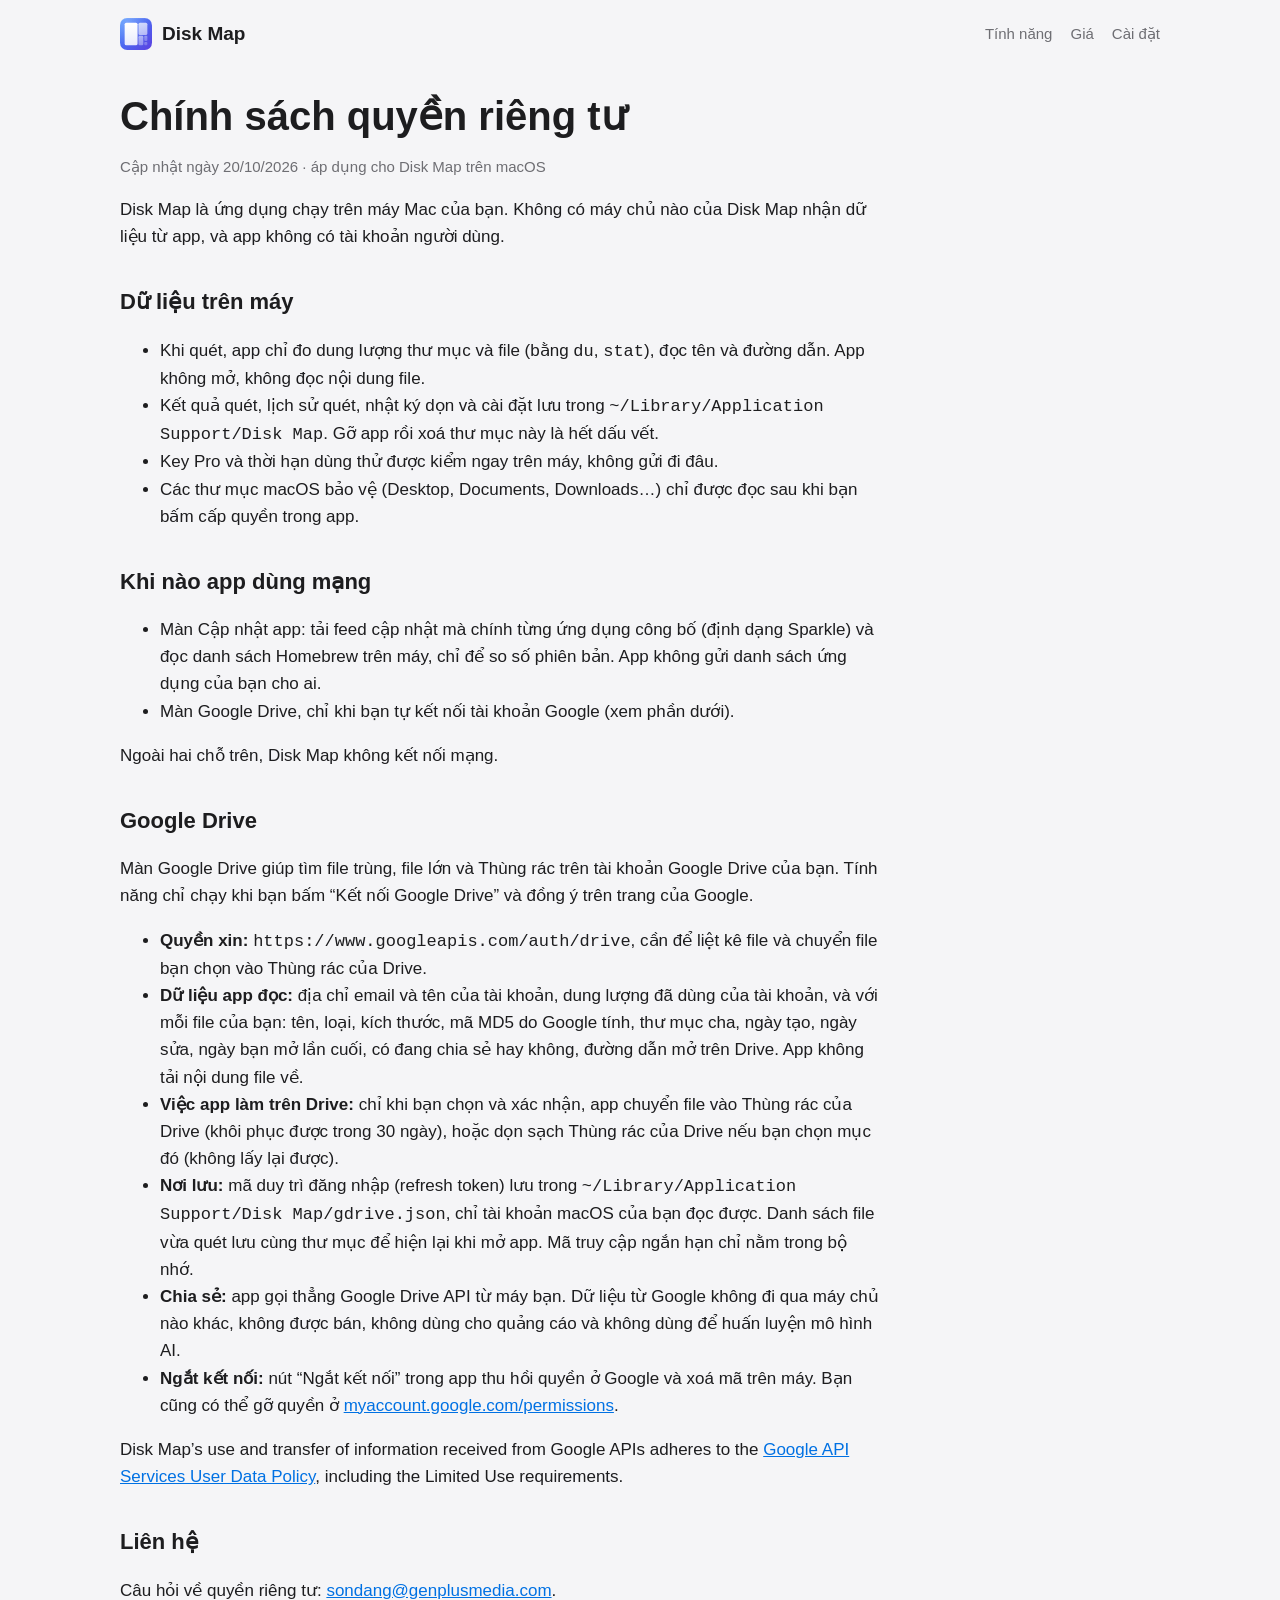
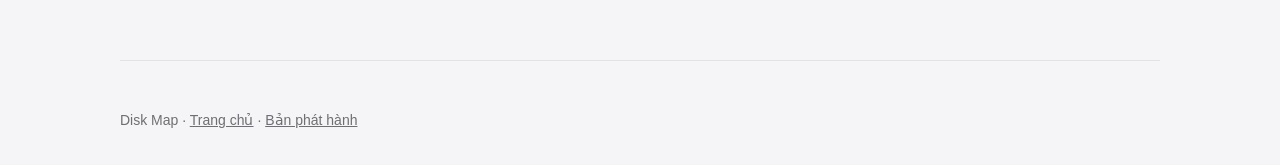
==== privacy.html @ 2dbc0476 "Trang giới thiệu Disk Map + chính sách quyền riêng tư" ====
<!doctype html>
<html lang="vi">
<head>
<meta charset="utf-8">
<meta name="viewport" content="width=device-width, initial-scale=1">
<title>Quyền riêng tư · Disk Map</title>
<meta name="description" content="Disk Map thu thập gì, lưu ở đâu và dùng mạng khi nào, gồm cả cách app dùng dữ liệu Google Drive.">
<link rel="icon" href="assets/icon.svg" type="image/svg+xml">
<link rel="stylesheet" href="style.css">
</head>
<body>
<div class="wrap">
  <header class="top">
    <a class="brand" href="./"><img src="assets/icon.svg" alt="">Disk Map</a>
    <nav class="links"><a href="./#tinh-nang">Tính năng</a><a href="./#gia">Giá</a><a href="./#cai-dat">Cài đặt</a></nav>
  </header>

  <main class="doc">
    <h1>Chính sách quyền riêng tư</h1>
    <p class="updated">Cập nhật ngày 20/10/2026 · áp dụng cho Disk Map trên macOS</p>

    <p>Disk Map là ứng dụng chạy trên máy Mac của bạn. Không có máy chủ nào của Disk Map nhận dữ liệu từ app, và app không có tài khoản người dùng.</p>

    <h2>Dữ liệu trên máy</h2>
    <ul>
      <li>Khi quét, app chỉ đo dung lượng thư mục và file (bằng <code>du</code>, <code>stat</code>), đọc tên và đường dẫn. App không mở, không đọc nội dung file.</li>
      <li>Kết quả quét, lịch sử quét, nhật ký dọn và cài đặt lưu trong <code>~/Library/Application Support/Disk Map</code>. Gỡ app rồi xoá thư mục này là hết dấu vết.</li>
      <li>Key Pro và thời hạn dùng thử được kiểm ngay trên máy, không gửi đi đâu.</li>
      <li>Các thư mục macOS bảo vệ (Desktop, Documents, Downloads…) chỉ được đọc sau khi bạn bấm cấp quyền trong app.</li>
    </ul>

    <h2>Khi nào app dùng mạng</h2>
    <ul>
      <li>Màn Cập nhật app: tải feed cập nhật mà chính từng ứng dụng công bố (định dạng Sparkle) và đọc danh sách Homebrew trên máy, chỉ để so số phiên bản. App không gửi danh sách ứng dụng của bạn cho ai.</li>
      <li>Màn Google Drive, chỉ khi bạn tự kết nối tài khoản Google (xem phần dưới).</li>
    </ul>
    <p>Ngoài hai chỗ trên, Disk Map không kết nối mạng.</p>

    <h2>Google Drive</h2>
    <p>Màn Google Drive giúp tìm file trùng, file lớn và Thùng rác trên tài khoản Google Drive của bạn. Tính năng chỉ chạy khi bạn bấm “Kết nối Google Drive” và đồng ý trên trang của Google.</p>
    <ul>
      <li><b>Quyền xin:</b> <code>https://www.googleapis.com/auth/drive</code>, cần để liệt kê file và chuyển file bạn chọn vào Thùng rác của Drive.</li>
      <li><b>Dữ liệu app đọc:</b> địa chỉ email và tên của tài khoản, dung lượng đã dùng của tài khoản, và với mỗi file của bạn: tên, loại, kích thước, mã MD5 do Google tính, thư mục cha, ngày tạo, ngày sửa, ngày bạn mở lần cuối, có đang chia sẻ hay không, đường dẫn mở trên Drive. App không tải nội dung file về.</li>
      <li><b>Việc app làm trên Drive:</b> chỉ khi bạn chọn và xác nhận, app chuyển file vào Thùng rác của Drive (khôi phục được trong 30 ngày), hoặc dọn sạch Thùng rác của Drive nếu bạn chọn mục đó (không lấy lại được).</li>
      <li><b>Nơi lưu:</b> mã duy trì đăng nhập (refresh token) lưu trong <code>~/Library/Application Support/Disk Map/gdrive.json</code>, chỉ tài khoản macOS của bạn đọc được. Danh sách file vừa quét lưu cùng thư mục để hiện lại khi mở app. Mã truy cập ngắn hạn chỉ nằm trong bộ nhớ.</li>
      <li><b>Chia sẻ:</b> app gọi thẳng Google Drive API từ máy bạn. Dữ liệu từ Google không đi qua máy chủ nào khác, không được bán, không dùng cho quảng cáo và không dùng để huấn luyện mô hình AI.</li>
      <li><b>Ngắt kết nối:</b> nút “Ngắt kết nối” trong app thu hồi quyền ở Google và xoá mã trên máy. Bạn cũng có thể gỡ quyền ở <a href="https://myaccount.google.com/permissions">myaccount.google.com/permissions</a>.</li>
    </ul>
    <p lang="en">Disk Map’s use and transfer of information received from Google APIs adheres to the <a href="https://developers.google.com/terms/api-services-user-data-policy">Google API Services User Data Policy</a>, including the Limited Use requirements.</p>

    <h2>Liên hệ</h2>
    <p>Câu hỏi về quyền riêng tư: <a href="mailto:sondang@genplusmedia.com">sondang@genplusmedia.com</a>.</p>
  </main>

  <footer>
    Disk Map · <a href="./">Trang chủ</a> · <a href="https://github.com/SonDang09/disk-map/releases">Bản phát hành</a>
  </footer>
</div>
</body>
</html>
---- style.css ----
:root {
  --bg: #f5f5f7;
  --card: #ffffff;
  --fg: #1d1d1f;
  --mut: #6e6e73;
  --line: rgba(0, 0, 0, .08);
  --accent: #0071e3;
  --accent-fg: #ffffff;
  --ok: #248a3d;
  --warn-bg: #fff4e5;
  --warn-fg: #8a4b00;
  --shadow: 0 1px 2px rgba(0, 0, 0, .04), 0 6px 24px rgba(0, 0, 0, .06);
}
@media (prefers-color-scheme: dark) {
  :root:not([data-theme="light"]) {
    --bg: #000000;
    --card: #1c1c1e;
    --fg: #f5f5f7;
    --mut: #a1a1a6;
    --line: rgba(255, 255, 255, .12);
    --accent: #2997ff;
    --accent-fg: #000000;
    --ok: #30d158;
    --warn-bg: #3a2a12;
    --warn-fg: #ffcc80;
    --shadow: 0 1px 2px rgba(0, 0, 0, .4), 0 6px 24px rgba(0, 0, 0, .5);
  }
}
* { box-sizing: border-box; }
html { -webkit-text-size-adjust: 100%; }
body {
  margin: 0; background: var(--bg); color: var(--fg);
  font: 17px/1.6 -apple-system, BlinkMacSystemFont, "SF Pro Text", "Segoe UI", Roboto, "Helvetica Neue", Arial, sans-serif;
}
a { color: var(--accent); }
.wrap { max-width: 1080px; margin: 0 auto; padding: 0 20px; }
header.top { display: flex; align-items: center; justify-content: space-between; padding: 18px 0; }
.brand { display: flex; align-items: center; gap: 10px; white-space: nowrap; font-weight: 600; font-size: 19px; color: var(--fg); text-decoration: none; }
.brand img { width: 32px; height: 32px; }
nav.links a { color: var(--mut); text-decoration: none; margin-left: 18px; font-size: 15px; }
nav.links a:hover { color: var(--fg); }

.hero { text-align: center; padding: 48px 0 24px; }
.hero img.logo { width: 96px; height: 96px; }
.hero h1 { font-size: clamp(34px, 6vw, 56px); line-height: 1.1; margin: 18px 0 12px; letter-spacing: -.02em; }
.hero p.lead { font-size: clamp(18px, 2.4vw, 22px); color: var(--mut); max-width: 720px; margin: 0 auto 26px; }
.cta { display: inline-flex; align-items: center; gap: 8px; background: var(--accent); color: var(--accent-fg); text-decoration: none;
  font-weight: 600; padding: 13px 26px; border-radius: 980px; font-size: 17px; }
.cta:hover { filter: brightness(1.08); }
.meta { color: var(--mut); font-size: 14px; margin-top: 12px; }
.meta code { font-size: 12px; word-break: break-all; }

.shot { margin: 34px auto 0; max-width: 1000px; }
.shot img { width: 100%; height: auto; display: block; border-radius: 14px; box-shadow: var(--shadow); border: 1px solid var(--line); }
.shot figcaption { color: var(--mut); font-size: 14px; text-align: center; margin-top: 10px; }

section { padding: 56px 0 8px; }
section h2 { font-size: clamp(26px, 4vw, 36px); line-height: 1.2; margin: 0 0 8px; letter-spacing: -.01em; }
section p.sub { color: var(--mut); margin: 0 0 26px; max-width: 760px; }

.grid { display: grid; grid-template-columns: repeat(auto-fit, minmax(240px, 1fr)); gap: 14px; }
.card { background: var(--card); border-radius: 14px; padding: 20px 22px; box-shadow: var(--shadow); }
.card h3 { margin: 0 0 6px; font-size: 18px; }
.card p { margin: 0; color: var(--mut); font-size: 15.5px; }
.tag { display: inline-block; font-size: 12px; font-weight: 600; padding: 2px 8px; border-radius: 6px; margin-left: 6px; vertical-align: 2px;
  background: var(--warn-bg); color: var(--warn-fg); }

ul.clean { list-style: none; padding: 0; margin: 0; }
ul.clean li { padding: 8px 0 8px 28px; position: relative; border-bottom: 1px solid var(--line); }
ul.clean li:last-child { border-bottom: 0; }
ul.clean li::before { content: "✓"; position: absolute; left: 4px; color: var(--ok); font-weight: 700; }

.price { display: grid; grid-template-columns: repeat(auto-fit, minmax(280px, 1fr)); gap: 14px; }
.price .card h3 { font-size: 20px; }
.price .amount { font-size: 30px; font-weight: 700; margin: 4px 0 12px; }
.price .card ul.clean li { font-size: 15.5px; }

ol.steps { padding-left: 22px; margin: 0; }
ol.steps li { margin: 0 0 10px; }
.note { background: var(--warn-bg); color: var(--warn-fg); border-radius: 12px; padding: 14px 18px; font-size: 15.5px; margin-top: 18px; }

footer { color: var(--mut); font-size: 14px; padding: 48px 0 40px; border-top: 1px solid var(--line); margin-top: 56px; }
footer a { color: var(--mut); }

.doc { max-width: 760px; }
.doc h1 { font-size: clamp(28px, 5vw, 40px); line-height: 1.2; margin: 24px 0 6px; }
.doc h2 { font-size: 22px; margin: 34px 0 8px; }
.doc p, .doc li { color: var(--fg); }
.doc .updated { color: var(--mut); font-size: 15px; }

@media (max-width: 600px) {
  nav.links { display: none; }   /* khổ điện thoại: menu bẻ dòng xấu; chân trang vẫn có link Quyền riêng tư */
  .hero { padding-top: 28px; }
  section { padding-top: 40px; }
}
.doc code { overflow-wrap: anywhere; }   /* đường dẫn/quyền dài (…/auth/drive) không đẩy trang tràn ngang trên điện thoại */
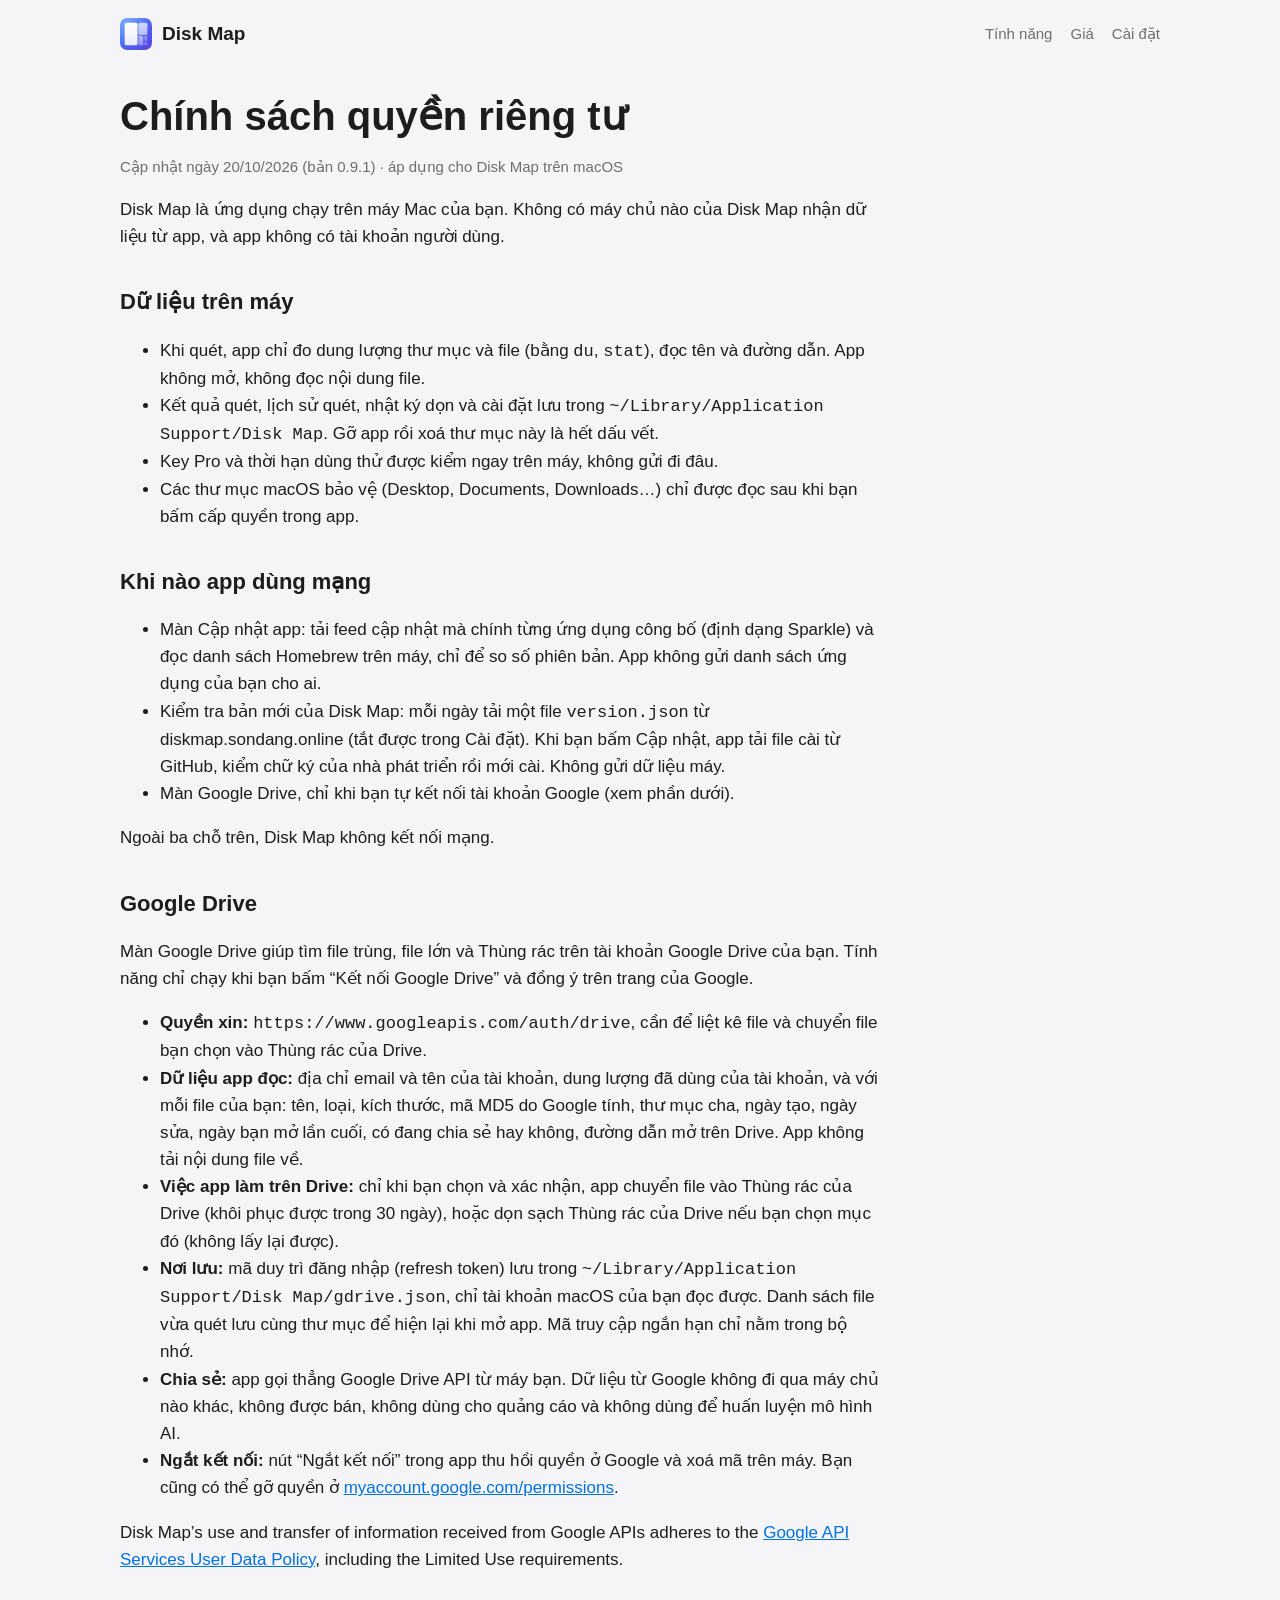
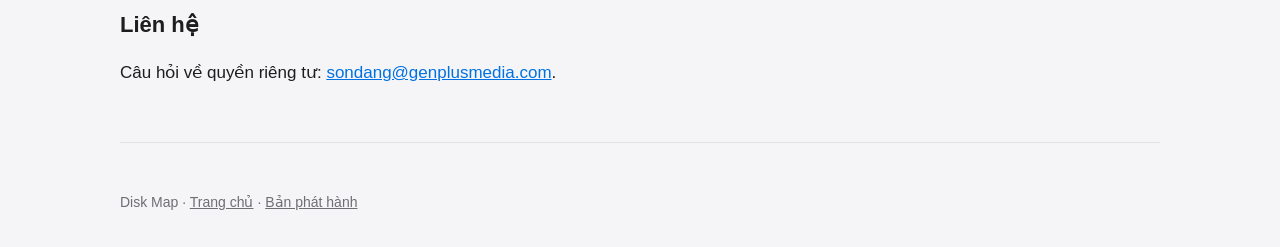
==== commit a213d673: "Quyền riêng tư: kiểm và tải bản mới (0.9.1); đánh dấu số bản cho publish.sh" ====
--- a/privacy.html
+++ b/privacy.html
@@ -17,7 +17,7 @@
 
   <main class="doc">
     <h1>Chính sách quyền riêng tư</h1>
-    <p class="updated">Cập nhật ngày 20/10/2026 · áp dụng cho Disk Map trên macOS</p>
+    <p class="updated">Cập nhật ngày 20/10/2026 (bản 0.9.1) · áp dụng cho Disk Map trên macOS</p>
 
     <p>Disk Map là ứng dụng chạy trên máy Mac của bạn. Không có máy chủ nào của Disk Map nhận dữ liệu từ app, và app không có tài khoản người dùng.</p>
 
@@ -32,9 +32,10 @@
     <h2>Khi nào app dùng mạng</h2>
     <ul>
       <li>Màn Cập nhật app: tải feed cập nhật mà chính từng ứng dụng công bố (định dạng Sparkle) và đọc danh sách Homebrew trên máy, chỉ để so số phiên bản. App không gửi danh sách ứng dụng của bạn cho ai.</li>
+      <li>Kiểm tra bản mới của Disk Map: mỗi ngày tải một file <code>version.json</code> từ diskmap.sondang.online (tắt được trong Cài đặt). Khi bạn bấm Cập nhật, app tải file cài từ GitHub, kiểm chữ ký của nhà phát triển rồi mới cài. Không gửi dữ liệu máy.</li>
       <li>Màn Google Drive, chỉ khi bạn tự kết nối tài khoản Google (xem phần dưới).</li>
     </ul>
-    <p>Ngoài hai chỗ trên, Disk Map không kết nối mạng.</p>
+    <p>Ngoài ba chỗ trên, Disk Map không kết nối mạng.</p>
 
     <h2>Google Drive</h2>
     <p>Màn Google Drive giúp tìm file trùng, file lớn và Thùng rác trên tài khoản Google Drive của bạn. Tính năng chỉ chạy khi bạn bấm “Kết nối Google Drive” và đồng ý trên trang của Google.</p>
--- a/style.css
+++ b/style.css
@@ -94,3 +94,5 @@
   section { padding-top: 40px; }
 }
 .doc code { overflow-wrap: anywhere; }   /* đường dẫn/quyền dài (…/auth/drive) không đẩy trang tràn ngang trên điện thoại */
+pre.cmd { background: var(--bg); border: 1px solid var(--line); border-radius: 10px; padding: 12px 14px; margin: 10px 0 8px;
+  white-space: pre-wrap; overflow-wrap: anywhere; font: 14px/1.5 ui-monospace, SFMono-Regular, Menlo, monospace; color: var(--fg); }
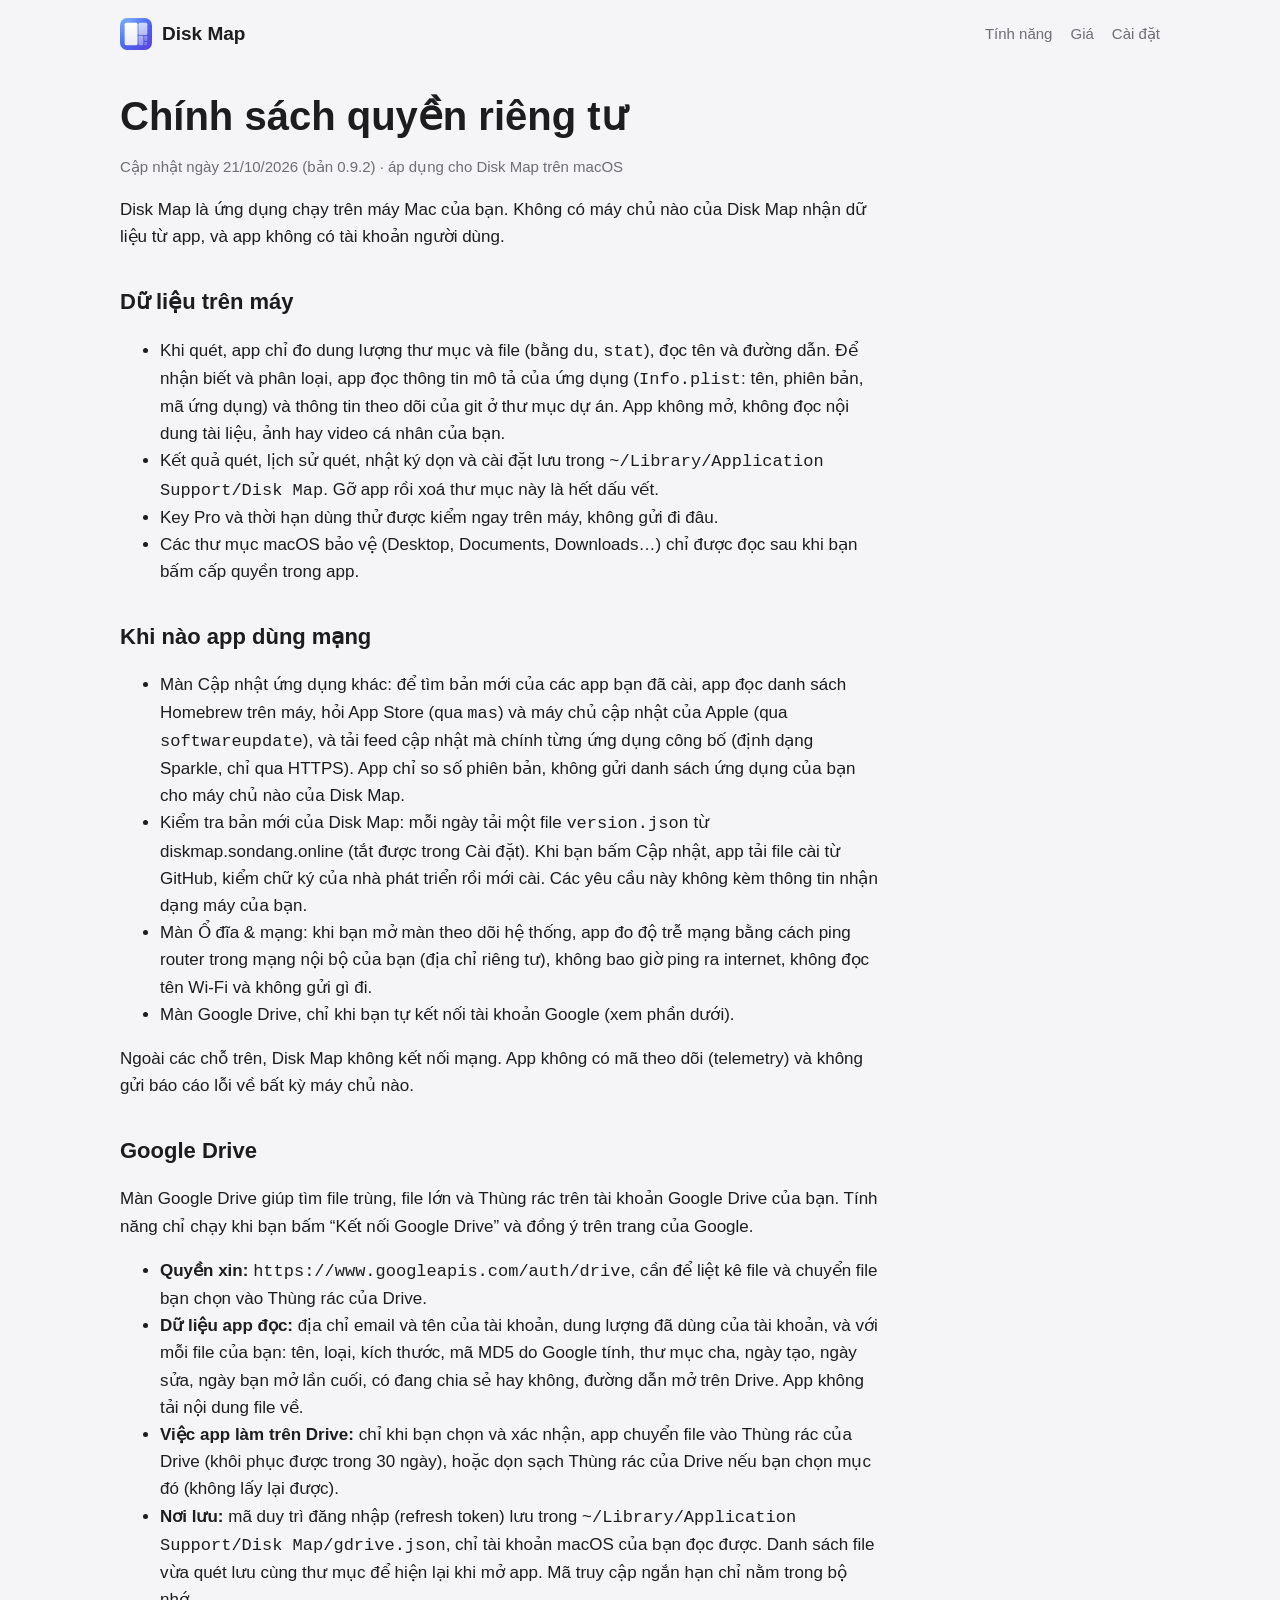
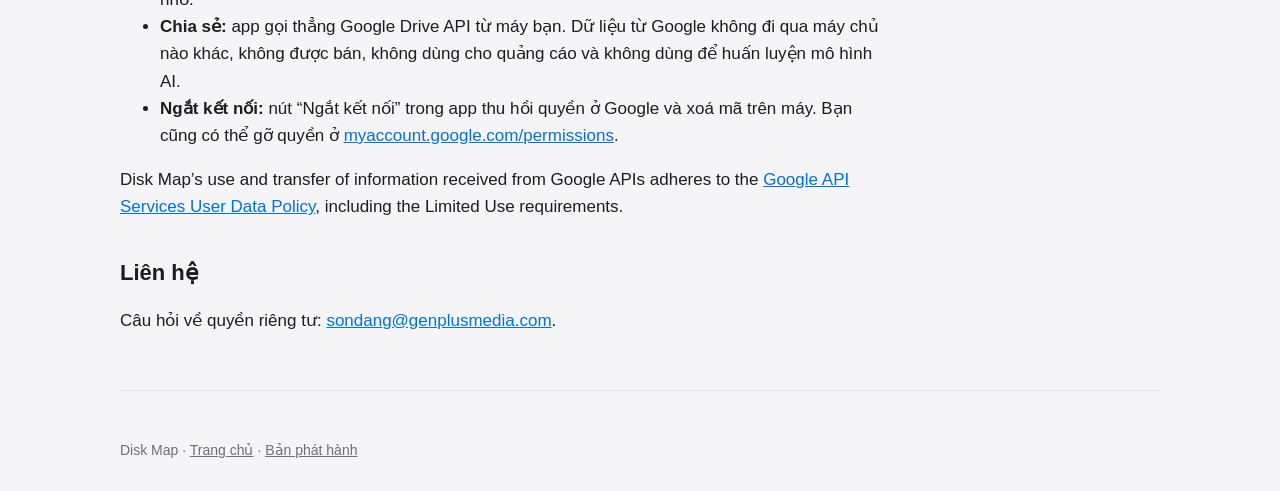
==== commit d1efcda7: "Quyền riêng tư: khớp hành vi app 0.9.2 (mạng, đọc file) - Mục mạng: nêu thêm App Store (mas) + Apple" ====
--- a/privacy.html
+++ b/privacy.html
@@ -17,13 +17,13 @@
 
   <main class="doc">
     <h1>Chính sách quyền riêng tư</h1>
-    <p class="updated">Cập nhật ngày 20/10/2026 (bản 0.9.1) · áp dụng cho Disk Map trên macOS</p>
+    <p class="updated">Cập nhật ngày 21/10/2026 (bản 0.9.2) · áp dụng cho Disk Map trên macOS</p>
 
     <p>Disk Map là ứng dụng chạy trên máy Mac của bạn. Không có máy chủ nào của Disk Map nhận dữ liệu từ app, và app không có tài khoản người dùng.</p>
 
     <h2>Dữ liệu trên máy</h2>
     <ul>
-      <li>Khi quét, app chỉ đo dung lượng thư mục và file (bằng <code>du</code>, <code>stat</code>), đọc tên và đường dẫn. App không mở, không đọc nội dung file.</li>
+      <li>Khi quét, app chỉ đo dung lượng thư mục và file (bằng <code>du</code>, <code>stat</code>), đọc tên và đường dẫn. Để nhận biết và phân loại, app đọc thông tin mô tả của ứng dụng (<code>Info.plist</code>: tên, phiên bản, mã ứng dụng) và thông tin theo dõi của git ở thư mục dự án. App không mở, không đọc nội dung tài liệu, ảnh hay video cá nhân của bạn.</li>
       <li>Kết quả quét, lịch sử quét, nhật ký dọn và cài đặt lưu trong <code>~/Library/Application Support/Disk Map</code>. Gỡ app rồi xoá thư mục này là hết dấu vết.</li>
       <li>Key Pro và thời hạn dùng thử được kiểm ngay trên máy, không gửi đi đâu.</li>
       <li>Các thư mục macOS bảo vệ (Desktop, Documents, Downloads…) chỉ được đọc sau khi bạn bấm cấp quyền trong app.</li>
@@ -31,11 +31,12 @@
 
     <h2>Khi nào app dùng mạng</h2>
     <ul>
-      <li>Màn Cập nhật app: tải feed cập nhật mà chính từng ứng dụng công bố (định dạng Sparkle) và đọc danh sách Homebrew trên máy, chỉ để so số phiên bản. App không gửi danh sách ứng dụng của bạn cho ai.</li>
-      <li>Kiểm tra bản mới của Disk Map: mỗi ngày tải một file <code>version.json</code> từ diskmap.sondang.online (tắt được trong Cài đặt). Khi bạn bấm Cập nhật, app tải file cài từ GitHub, kiểm chữ ký của nhà phát triển rồi mới cài. Không gửi dữ liệu máy.</li>
+      <li>Màn Cập nhật ứng dụng khác: để tìm bản mới của các app bạn đã cài, app đọc danh sách Homebrew trên máy, hỏi App Store (qua <code>mas</code>) và máy chủ cập nhật của Apple (qua <code>softwareupdate</code>), và tải feed cập nhật mà chính từng ứng dụng công bố (định dạng Sparkle, chỉ qua HTTPS). App chỉ so số phiên bản, không gửi danh sách ứng dụng của bạn cho máy chủ nào của Disk Map.</li>
+      <li>Kiểm tra bản mới của Disk Map: mỗi ngày tải một file <code>version.json</code> từ diskmap.sondang.online (tắt được trong Cài đặt). Khi bạn bấm Cập nhật, app tải file cài từ GitHub, kiểm chữ ký của nhà phát triển rồi mới cài. Các yêu cầu này không kèm thông tin nhận dạng máy của bạn.</li>
+      <li>Màn Ổ đĩa &amp; mạng: khi bạn mở màn theo dõi hệ thống, app đo độ trễ mạng bằng cách ping router trong mạng nội bộ của bạn (địa chỉ riêng tư), không bao giờ ping ra internet, không đọc tên Wi-Fi và không gửi gì đi.</li>
       <li>Màn Google Drive, chỉ khi bạn tự kết nối tài khoản Google (xem phần dưới).</li>
     </ul>
-    <p>Ngoài ba chỗ trên, Disk Map không kết nối mạng.</p>
+    <p>Ngoài các chỗ trên, Disk Map không kết nối mạng. App không có mã theo dõi (telemetry) và không gửi báo cáo lỗi về bất kỳ máy chủ nào.</p>
 
     <h2>Google Drive</h2>
     <p>Màn Google Drive giúp tìm file trùng, file lớn và Thùng rác trên tài khoản Google Drive của bạn. Tính năng chỉ chạy khi bạn bấm “Kết nối Google Drive” và đồng ý trên trang của Google.</p>
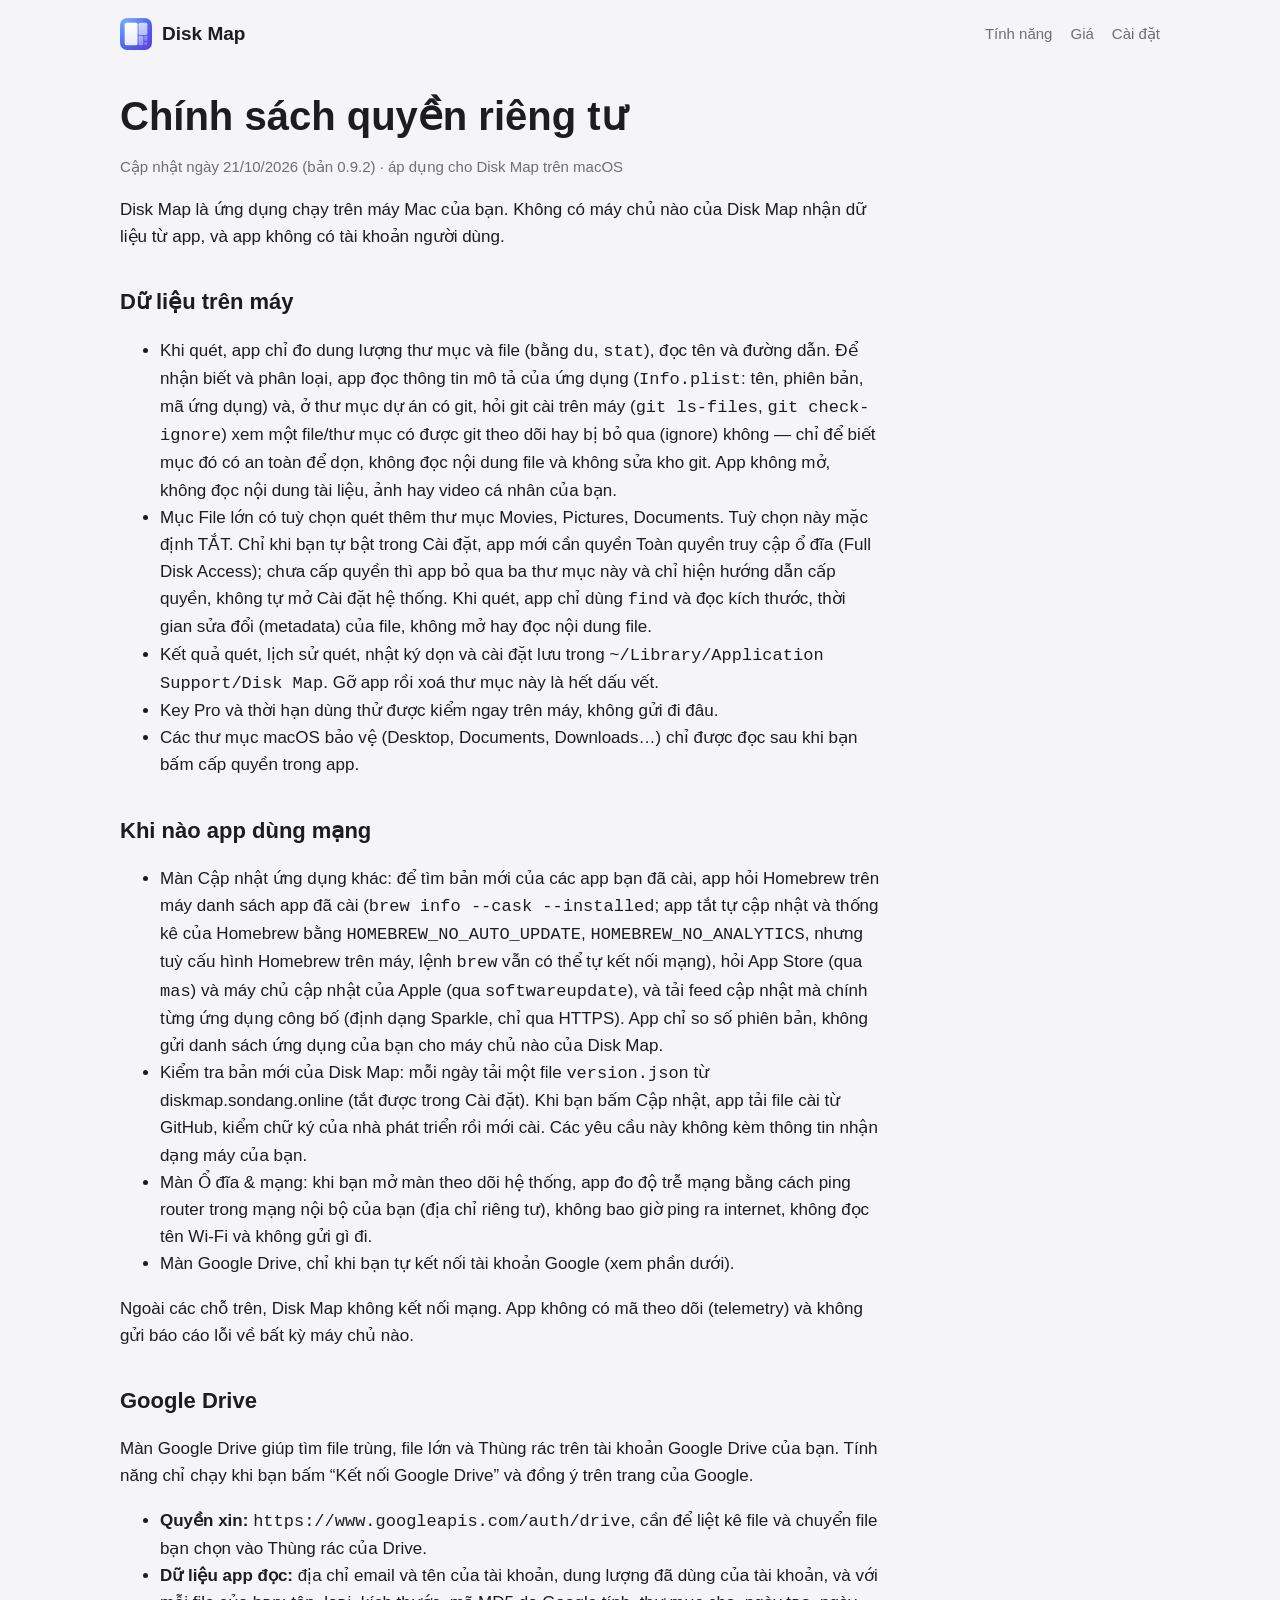
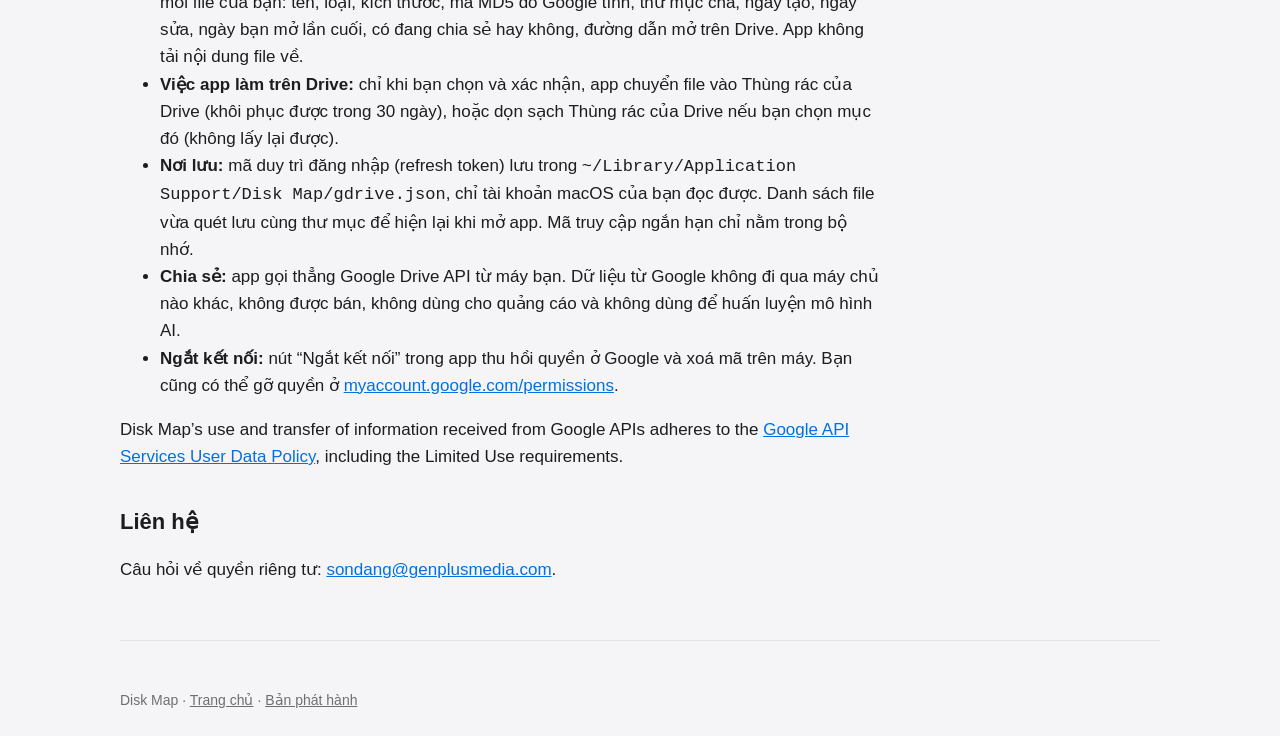
==== commit 75d9b0f5: "Quyền riêng tư: Full Disk Access cho File lớn, mô tả đúng git và Homebrew" ====
--- a/privacy.html
+++ b/privacy.html
@@ -23,7 +23,8 @@
 
     <h2>Dữ liệu trên máy</h2>
     <ul>
-      <li>Khi quét, app chỉ đo dung lượng thư mục và file (bằng <code>du</code>, <code>stat</code>), đọc tên và đường dẫn. Để nhận biết và phân loại, app đọc thông tin mô tả của ứng dụng (<code>Info.plist</code>: tên, phiên bản, mã ứng dụng) và thông tin theo dõi của git ở thư mục dự án. App không mở, không đọc nội dung tài liệu, ảnh hay video cá nhân của bạn.</li>
+      <li>Khi quét, app chỉ đo dung lượng thư mục và file (bằng <code>du</code>, <code>stat</code>), đọc tên và đường dẫn. Để nhận biết và phân loại, app đọc thông tin mô tả của ứng dụng (<code>Info.plist</code>: tên, phiên bản, mã ứng dụng) và, ở thư mục dự án có git, hỏi git cài trên máy (<code>git ls-files</code>, <code>git check-ignore</code>) xem một file/thư mục có được git theo dõi hay bị bỏ qua (ignore) không — chỉ để biết mục đó có an toàn để dọn, không đọc nội dung file và không sửa kho git. App không mở, không đọc nội dung tài liệu, ảnh hay video cá nhân của bạn.</li>
+      <li>Mục File lớn có tuỳ chọn quét thêm thư mục Movies, Pictures, Documents. Tuỳ chọn này mặc định TẮT. Chỉ khi bạn tự bật trong Cài đặt, app mới cần quyền Toàn quyền truy cập ổ đĩa (Full Disk Access); chưa cấp quyền thì app bỏ qua ba thư mục này và chỉ hiện hướng dẫn cấp quyền, không tự mở Cài đặt hệ thống. Khi quét, app chỉ dùng <code>find</code> và đọc kích thước, thời gian sửa đổi (metadata) của file, không mở hay đọc nội dung file.</li>
       <li>Kết quả quét, lịch sử quét, nhật ký dọn và cài đặt lưu trong <code>~/Library/Application Support/Disk Map</code>. Gỡ app rồi xoá thư mục này là hết dấu vết.</li>
       <li>Key Pro và thời hạn dùng thử được kiểm ngay trên máy, không gửi đi đâu.</li>
       <li>Các thư mục macOS bảo vệ (Desktop, Documents, Downloads…) chỉ được đọc sau khi bạn bấm cấp quyền trong app.</li>
@@ -31,7 +32,7 @@
 
     <h2>Khi nào app dùng mạng</h2>
     <ul>
-      <li>Màn Cập nhật ứng dụng khác: để tìm bản mới của các app bạn đã cài, app đọc danh sách Homebrew trên máy, hỏi App Store (qua <code>mas</code>) và máy chủ cập nhật của Apple (qua <code>softwareupdate</code>), và tải feed cập nhật mà chính từng ứng dụng công bố (định dạng Sparkle, chỉ qua HTTPS). App chỉ so số phiên bản, không gửi danh sách ứng dụng của bạn cho máy chủ nào của Disk Map.</li>
+      <li>Màn Cập nhật ứng dụng khác: để tìm bản mới của các app bạn đã cài, app hỏi Homebrew trên máy danh sách app đã cài (<code>brew info --cask --installed</code>; app tắt tự cập nhật và thống kê của Homebrew bằng <code>HOMEBREW_NO_AUTO_UPDATE</code>, <code>HOMEBREW_NO_ANALYTICS</code>, nhưng tuỳ cấu hình Homebrew trên máy, lệnh <code>brew</code> vẫn có thể tự kết nối mạng), hỏi App Store (qua <code>mas</code>) và máy chủ cập nhật của Apple (qua <code>softwareupdate</code>), và tải feed cập nhật mà chính từng ứng dụng công bố (định dạng Sparkle, chỉ qua HTTPS). App chỉ so số phiên bản, không gửi danh sách ứng dụng của bạn cho máy chủ nào của Disk Map.</li>
       <li>Kiểm tra bản mới của Disk Map: mỗi ngày tải một file <code>version.json</code> từ diskmap.sondang.online (tắt được trong Cài đặt). Khi bạn bấm Cập nhật, app tải file cài từ GitHub, kiểm chữ ký của nhà phát triển rồi mới cài. Các yêu cầu này không kèm thông tin nhận dạng máy của bạn.</li>
       <li>Màn Ổ đĩa &amp; mạng: khi bạn mở màn theo dõi hệ thống, app đo độ trễ mạng bằng cách ping router trong mạng nội bộ của bạn (địa chỉ riêng tư), không bao giờ ping ra internet, không đọc tên Wi-Fi và không gửi gì đi.</li>
       <li>Màn Google Drive, chỉ khi bạn tự kết nối tài khoản Google (xem phần dưới).</li>
